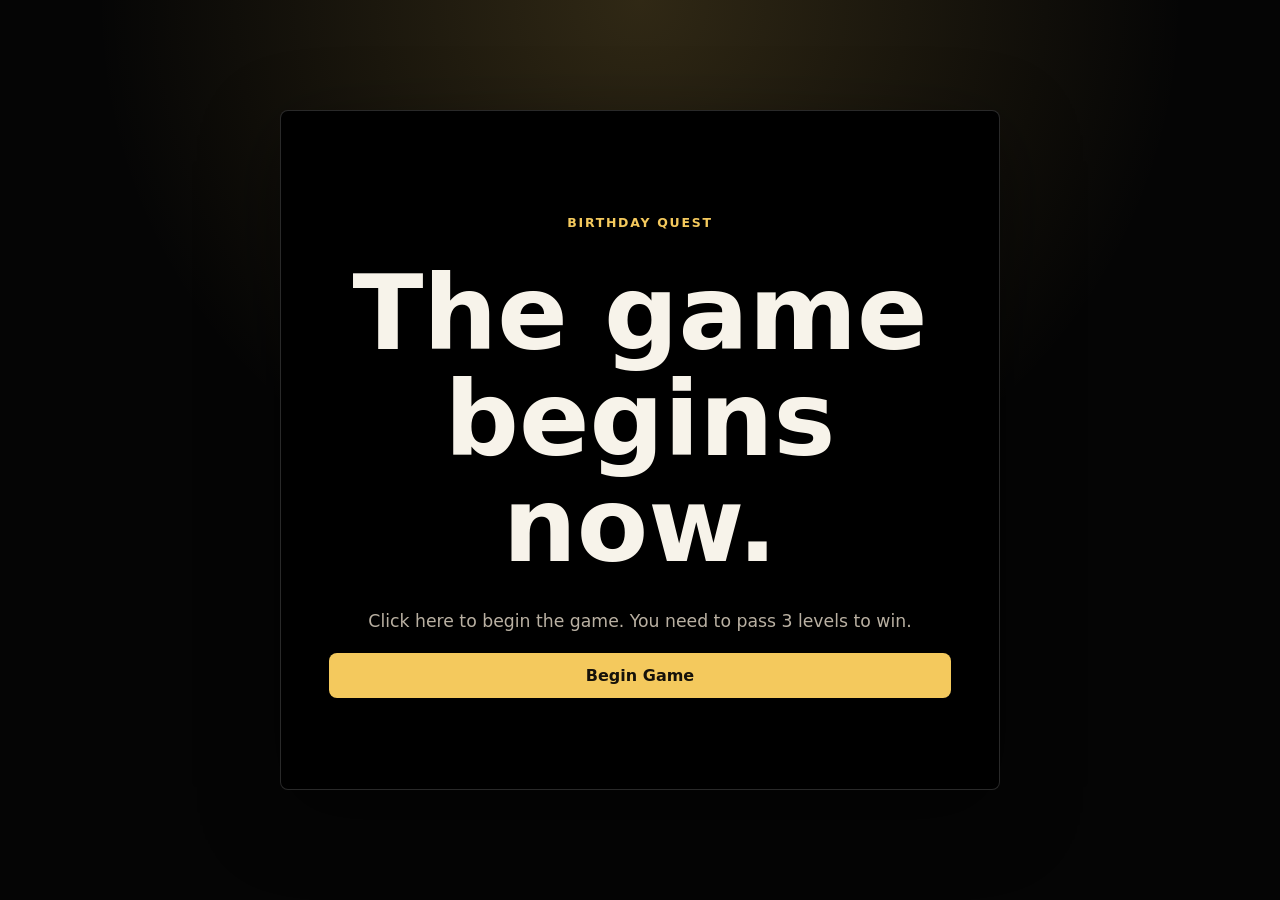
==== index.html @ 3448c14a "Add files via upload" ====
<!doctype html>
<html lang="en">
  <head>
    <meta charset="utf-8">
    <meta name="viewport" content="width=device-width, initial-scale=1">
    <title>Abhishek's Birthday Quest</title>
    <link rel="stylesheet" href="styles.css">
  </head>
  <body>
    <main class="game-shell">
      <section class="panel intro active" data-screen="intro">
        <p class="kicker">Birthday Quest</p>
        <h1>The game begins now.</h1>
        <p class="lead">Click here to begin the game. You need to pass 3 levels to win.</p>
        <button class="primary-action" type="button" data-start>Begin Game</button>
      </section>

      <section class="panel" data-screen="level-1">
        <div class="topline">
          <span>Level 1 of 3</span>
          <span class="status">Memory Check</span>
        </div>
        <h2>Where did Abhishek spend his birthday in 2023?</h2>
        <p class="hint">Hint: check his Instagram post.</p>
        <form class="answer-form" data-level-one-form>
          <label for="country-answer">Country</label>
          <input id="country-answer" name="country" autocomplete="off" placeholder="Type the country">
          <button type="submit">Submit Answer</button>
        </form>
        <p class="feedback" data-level-one-feedback aria-live="polite"></p>
      </section>

      <section class="panel" data-screen="level-2">
        <div class="topline">
          <span>Level 2 of 3</span>
          <span class="status">Puzzle Lock</span>
        </div>
        <h2>Crack the birthday code.</h2>
        <p class="hint">Arrange these words into the correct sentence, then press unlock.</p>
        <div class="word-bank" data-word-bank></div>
        <div class="drop-zone" data-drop-zone aria-label="Selected words"></div>
        <div class="button-row">
          <button type="button" data-reset-words>Reset</button>
          <button type="button" data-check-words>Unlock Level 3</button>
        </div>
        <p class="feedback" data-level-two-feedback aria-live="polite"></p>
      </section>

      <section class="panel" data-screen="level-3">
        <div class="topline">
          <span>Level 3 of 3</span>
          <span class="status">Reaction Test</span>
        </div>
        <h2>Stop the timer on Abhi's birthday number.</h2>
        <p class="hint">Press stop when the number lands on <strong>23</strong>.</p>
        <div class="timer-card">
          <span data-rolling-number>00</span>
        </div>
        <div class="button-row">
          <button type="button" data-start-timer>Start</button>
          <button type="button" data-stop-timer>Stop</button>
        </div>
        <p class="feedback" data-level-three-feedback aria-live="polite"></p>
      </section>

      <section class="panel finale" data-screen="finale">
        <p class="kicker">Final Stage</p>
        <h2>You made it.</h2>
        <p class="lead">To claim the win: take a selfie with Abhishek and submit it to him.</p>
        <div class="selfie-box">
          <span>Selfie Challenge</span>
          <p>Find Abhishek, take the photo, and show him this final screen.</p>
        </div>
        <button class="primary-action" type="button" data-restart>Play Again</button>
      </section>
    </main>

    <script src="script.js"></script>
  </body>
</html>
---- styles.css ----
:root {
  color-scheme: dark;
  --bg: #050505;
  --panel: #101010;
  --panel-soft: #181818;
  --text: #f7f3ea;
  --muted: #b9b0a2;
  --gold: #f4c95d;
  --red: #ff6b6b;
  --green: #68d391;
  --line: rgba(255, 255, 255, 0.16);
}

* {
  box-sizing: border-box;
}

body {
  margin: 0;
  min-height: 100vh;
  font-family: Inter, ui-sans-serif, system-ui, -apple-system, BlinkMacSystemFont, "Segoe UI", sans-serif;
  background:
    radial-gradient(circle at top, rgba(244, 201, 93, 0.18), transparent 34rem),
    var(--bg);
  color: var(--text);
}

button,
input {
  font: inherit;
}

.game-shell {
  min-height: 100vh;
  display: grid;
  place-items: center;
  padding: 24px;
}

.panel {
  width: min(720px, 100%);
  display: none;
  padding: clamp(24px, 5vw, 48px);
  border: 1px solid var(--line);
  border-radius: 8px;
  background: rgba(16, 16, 16, 0.92);
  box-shadow: 0 24px 80px rgba(0, 0, 0, 0.46);
}

.panel.active {
  display: block;
  animation: rise 280ms ease-out;
}

.intro {
  min-height: min(680px, calc(100vh - 48px));
  display: none;
  place-content: center;
  text-align: center;
  background: #000;
}

.intro.active {
  display: grid;
}

.kicker,
.topline,
.status {
  color: var(--gold);
  text-transform: uppercase;
  letter-spacing: 0.14em;
  font-size: 0.78rem;
  font-weight: 800;
}

.topline {
  display: flex;
  justify-content: space-between;
  gap: 16px;
  padding-bottom: 18px;
  border-bottom: 1px solid var(--line);
}

h1,
h2 {
  margin: 18px 0 12px;
  line-height: 1.02;
}

h1 {
  font-size: clamp(2.6rem, 10vw, 6.5rem);
}

h2 {
  font-size: clamp(2rem, 6vw, 4rem);
}

.lead,
.hint {
  color: var(--muted);
  font-size: 1.08rem;
  line-height: 1.6;
}

.primary-action,
button {
  border: 0;
  border-radius: 8px;
  padding: 13px 18px;
  cursor: pointer;
  background: var(--gold);
  color: #16120a;
  font-weight: 800;
}

button:hover {
  transform: translateY(-1px);
}

.answer-form {
  display: grid;
  gap: 12px;
  margin-top: 24px;
}

label {
  color: var(--muted);
  font-weight: 700;
}

input {
  width: 100%;
  min-height: 50px;
  border: 1px solid var(--line);
  border-radius: 8px;
  padding: 0 14px;
  background: var(--panel-soft);
  color: var(--text);
}

.word-bank,
.drop-zone {
  display: flex;
  flex-wrap: wrap;
  gap: 10px;
  min-height: 70px;
  margin-top: 18px;
  padding: 14px;
  border: 1px solid var(--line);
  border-radius: 8px;
  background: var(--panel-soft);
}

.drop-zone {
  background: rgba(244, 201, 93, 0.08);
}

.word-chip {
  border: 1px solid rgba(244, 201, 93, 0.5);
  background: #242016;
  color: var(--text);
}

.button-row {
  display: flex;
  flex-wrap: wrap;
  gap: 12px;
  margin-top: 20px;
}

.button-row button:first-child {
  background: #2b2b2b;
  color: var(--text);
}

.feedback {
  min-height: 28px;
  margin: 18px 0 0;
  font-weight: 800;
}

.feedback.good {
  color: var(--green);
}

.feedback.bad {
  color: var(--red);
}

.timer-card {
  display: grid;
  place-items: center;
  width: min(280px, 100%);
  aspect-ratio: 1;
  margin: 28px auto 8px;
  border: 1px solid rgba(244, 201, 93, 0.45);
  border-radius: 8px;
  background: linear-gradient(145deg, #171717, #0a0a0a);
}

.timer-card span {
  font-variant-numeric: tabular-nums;
  font-size: clamp(4rem, 20vw, 8rem);
  font-weight: 900;
}

.finale {
  text-align: center;
}

.selfie-box {
  margin: 28px 0;
  padding: 28px;
  border: 1px dashed rgba(244, 201, 93, 0.7);
  border-radius: 8px;
  background: rgba(244, 201, 93, 0.08);
}

.selfie-box span {
  display: block;
  color: var(--gold);
  font-size: 1.5rem;
  font-weight: 900;
}

@keyframes rise {
  from {
    opacity: 0;
    transform: translateY(10px);
  }

  to {
    opacity: 1;
    transform: translateY(0);
  }
}

@media (max-width: 560px) {
  .game-shell {
    padding: 14px;
  }

  .topline {
    display: grid;
  }
}
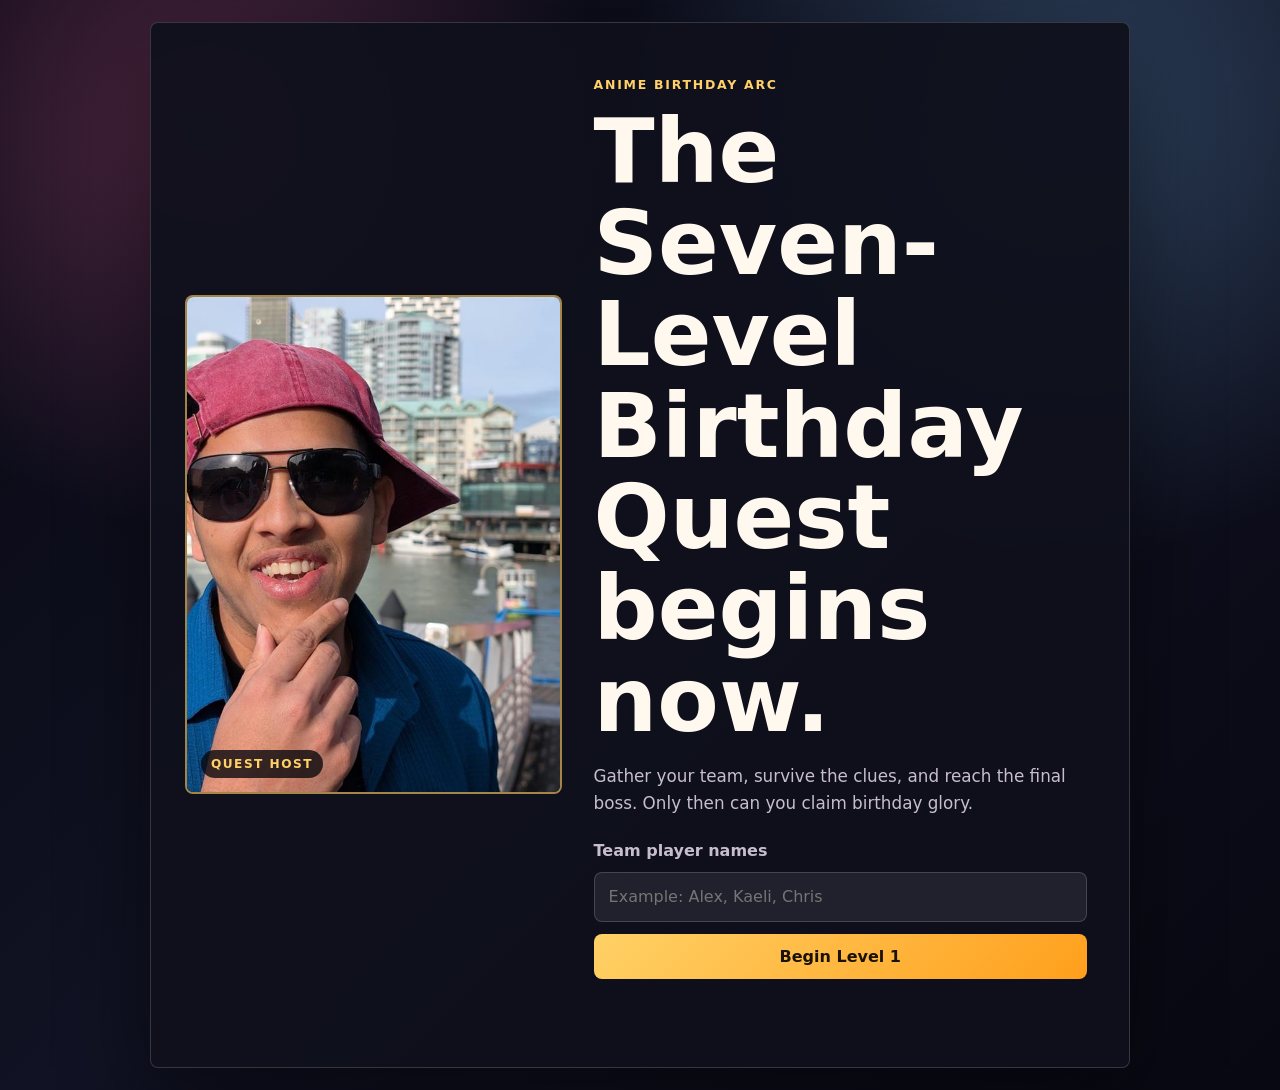
==== commit 0055df8a: "Add files via upload" ====
--- a/index.html
+++ b/index.html
@@ -3,75 +3,163 @@
   <head>
     <meta charset="utf-8">
     <meta name="viewport" content="width=device-width, initial-scale=1">
-    <title>Abhishek's Birthday Quest</title>
+    <title>Abhishek's Seven-Level Birthday Quest</title>
     <link rel="stylesheet" href="styles.css">
   </head>
   <body>
     <main class="game-shell">
-      <section class="panel intro active" data-screen="intro">
-        <p class="kicker">Birthday Quest</p>
-        <h1>The game begins now.</h1>
-        <p class="lead">Click here to begin the game. You need to pass 3 levels to win.</p>
-        <button class="primary-action" type="button" data-start>Begin Game</button>
+      <section class="screen intro active" data-screen="intro">
+        <div class="hero-card">
+          <div class="portrait-wrap">
+            <img src="assets/abhi.jpg" alt="Abhishek wearing sunglasses and a red cap">
+          </div>
+          <div class="speech">
+            <p class="kicker">Anime Birthday Arc</p>
+            <h1>The Seven-Level Birthday Quest begins now.</h1>
+            <p class="lead">Gather your team, survive the clues, and reach the final boss. Only then can you claim birthday glory.</p>
+            <form class="team-form" data-team-form>
+              <label for="team-names">Team player names</label>
+              <input id="team-names" name="teamNames" autocomplete="off" placeholder="Example: Alex, Kaeli, Chris">
+              <button class="primary-action" type="submit">Begin Level 1</button>
+            </form>
+            <p class="feedback" data-team-feedback aria-live="polite"></p>
+          </div>
+        </div>
       </section>
 
-      <section class="panel" data-screen="level-1">
-        <div class="topline">
-          <span>Level 1 of 3</span>
-          <span class="status">Memory Check</span>
+      <section class="screen" data-screen="level-1">
+        <div class="quest-card">
+          <div class="topline">
+            <span>Level 1 of 7</span>
+            <span>Origin Scroll</span>
+          </div>
+          <div class="story-grid">
+            <img src="assets/abhi.jpg" alt="Abhishek game host">
+            <div>
+              <p class="dialogue">Abhi appears from the dramatic birthday smoke and asks the first question. The answer is not written on the cake. That would be too easy.</p>
+              <h2>When is my birthday?</h2>
+              <p class="hint">Tiny hint: sometimes Facebook remembers what humans forget.</p>
+              <form class="answer-form" data-level-one-form>
+                <label for="birthday-answer">Birthday</label>
+                <input id="birthday-answer" name="birthday" autocomplete="off" placeholder="Example: 1 jan 2000">
+                <button type="submit">Submit</button>
+              </form>
+              <p class="feedback" data-level-one-feedback aria-live="polite"></p>
+            </div>
+          </div>
         </div>
-        <h2>Where did Abhishek spend his birthday in 2023?</h2>
-        <p class="hint">Hint: check his Instagram post.</p>
-        <form class="answer-form" data-level-one-form>
-          <label for="country-answer">Country</label>
-          <input id="country-answer" name="country" autocomplete="off" placeholder="Type the country">
-          <button type="submit">Submit Answer</button>
-        </form>
-        <p class="feedback" data-level-one-feedback aria-live="polite"></p>
       </section>
 
-      <section class="panel" data-screen="level-2">
-        <div class="topline">
-          <span>Level 2 of 3</span>
-          <span class="status">Puzzle Lock</span>
+      <section class="screen" data-screen="level-2">
+        <div class="quest-card">
+          <div class="topline">
+            <span>Level 2 of 7</span>
+            <span>Lost Passport Arc</span>
+          </div>
+          <p class="dialogue">With the birthday date restored, <span data-team-inline>your team</span> unlocks a travel memory. A passport stamp glows. One country is missing.</p>
+          <h2>What country did Abhishek spend his birthday in 2023?</h2>
+          <p class="hint">Hint: check the Instagram trail.</p>
+          <form class="answer-form" data-level-two-form>
+            <label for="country-answer">Country</label>
+            <input id="country-answer" name="country" autocomplete="off" placeholder="Type the country">
+            <button type="submit">Submit</button>
+          </form>
+          <p class="feedback" data-level-two-feedback aria-live="polite"></p>
         </div>
-        <h2>Crack the birthday code.</h2>
-        <p class="hint">Arrange these words into the correct sentence, then press unlock.</p>
-        <div class="word-bank" data-word-bank></div>
-        <div class="drop-zone" data-drop-zone aria-label="Selected words"></div>
-        <div class="button-row">
-          <button type="button" data-reset-words>Reset</button>
-          <button type="button" data-check-words>Unlock Level 3</button>
-        </div>
-        <p class="feedback" data-level-two-feedback aria-live="polite"></p>
       </section>
 
-      <section class="panel" data-screen="level-3">
-        <div class="topline">
-          <span>Level 3 of 3</span>
-          <span class="status">Reaction Test</span>
+      <section class="screen" data-screen="level-3">
+        <div class="quest-card">
+          <div class="topline">
+            <span>Level 3 of 7</span>
+            <span>Letter Forge</span>
+          </div>
+          <p class="dialogue">The next clue is broken into letters. Rebuild the company name where Abhishek is working right now.</p>
+          <h2>Where is Abhishek working right now?</h2>
+          <div class="letter-bank" data-letter-bank></div>
+          <form class="answer-form" data-level-three-form>
+            <label for="work-answer">Unscrambled answer</label>
+            <input id="work-answer" name="workplace" autocomplete="off" placeholder="Company name">
+            <button type="submit">Lock Answer</button>
+          </form>
+          <p class="feedback" data-level-three-feedback aria-live="polite"></p>
         </div>
-        <h2>Stop the timer on Abhi's birthday number.</h2>
-        <p class="hint">Press stop when the number lands on <strong>23</strong>.</p>
-        <div class="timer-card">
-          <span data-rolling-number>00</span>
-        </div>
-        <div class="button-row">
-          <button type="button" data-start-timer>Start</button>
-          <button type="button" data-stop-timer>Stop</button>
-        </div>
-        <p class="feedback" data-level-three-feedback aria-live="polite"></p>
       </section>
 
-      <section class="panel finale" data-screen="finale">
-        <p class="kicker">Final Stage</p>
-        <h2>You made it.</h2>
-        <p class="lead">To claim the win: take a selfie with Abhishek and submit it to him.</p>
-        <div class="selfie-box">
-          <span>Selfie Challenge</span>
-          <p>Find Abhishek, take the photo, and show him this final screen.</p>
+      <section class="screen" data-screen="level-4">
+        <div class="quest-card linkedin">
+          <div class="topline">
+            <span>Level 4 of 7</span>
+            <span>LinkedIn Portal</span>
+          </div>
+          <p class="dialogue">A very serious professional portal opens. Find the person Abhi would most likely connect with for this birthday mission.</p>
+          <div class="profile-grid" data-profile-grid></div>
+          <p class="hint">Clue: choose the profile whose initials match Abhishek Vijayan, and whose headline sounds like birthday-energy plus structural-brain.</p>
+          <p class="feedback" data-level-four-feedback aria-live="polite"></p>
         </div>
-        <button class="primary-action" type="button" data-restart>Play Again</button>
+      </section>
+
+      <section class="screen" data-screen="level-5">
+        <div class="quest-card">
+          <div class="topline">
+            <span>Level 5 of 7</span>
+            <span>Cafe Combo</span>
+          </div>
+          <p class="dialogue">After all that detective work, <span data-team-inline>your team</span> and Abhi walk into a coffee place. The barista will only serve the secret combo in the correct order.</p>
+          <h2>Build the birthday cafe order.</h2>
+          <p class="hint">Clue: start with coffee, add cake, finish with celebration.</p>
+          <div class="choice-grid" data-cafe-choices></div>
+          <div class="combo-tray" data-cafe-tray aria-label="Selected cafe order"></div>
+          <div class="button-row">
+            <button type="button" data-reset-cafe>Reset Order</button>
+            <button type="button" data-check-cafe>Serve It</button>
+          </div>
+          <p class="feedback" data-level-five-feedback aria-live="polite"></p>
+        </div>
+      </section>
+
+      <section class="screen" data-screen="level-6">
+        <div class="quest-card">
+          <div class="topline">
+            <span>Level 6 of 7</span>
+            <span>Selfie Proof</span>
+          </div>
+          <p class="dialogue">The story now demands evidence. Take a selfie with Abhishek and upload it here to unlock the final task.</p>
+          <label class="upload-card" for="selfie-upload">
+            <span>Upload selfie</span>
+            <input id="selfie-upload" type="file" accept="image/*" data-selfie-upload>
+          </label>
+          <img class="selfie-preview" data-selfie-preview alt="Uploaded selfie preview">
+          <button type="button" data-confirm-selfie>Confirm Selfie</button>
+          <p class="feedback" data-level-six-feedback aria-live="polite"></p>
+        </div>
+      </section>
+
+      <section class="screen" data-screen="level-7">
+        <div class="quest-card finale">
+          <div class="topline">
+            <span>Level 7 of 7</span>
+            <span>Final Boss</span>
+          </div>
+          <div class="portrait-wrap small">
+            <img src="assets/abhi.jpg" alt="Abhishek final boss">
+          </div>
+          <p class="kicker">Grand Finale</p>
+          <h2>The Birthday Oath</h2>
+          <p class="lead"><span data-team-inline>your team</span> has cleared the seven gates. For the final task, stand with Abhi and say the oath out loud:</p>
+          <blockquote>We survived the birthday arc, respected the clues, and now demand cake.</blockquote>
+          <button class="primary-action" type="button" data-finish-game>Complete Quest</button>
+          <p class="feedback" data-level-seven-feedback aria-live="polite"></p>
+        </div>
+      </section>
+
+      <section class="screen" data-screen="victory">
+        <div class="quest-card victory">
+          <p class="kicker">Victory Unlocked</p>
+          <h2>Quest complete.</h2>
+          <p class="lead"><span data-team-inline>your team</span>, show this screen to Abhi. You have officially earned birthday bragging rights.</p>
+          <button class="primary-action" type="button" data-restart>Play Again</button>
+        </div>
       </section>
     </main>
 
--- a/styles.css
+++ b/styles.css
@@ -1,14 +1,16 @@
 :root {
   color-scheme: dark;
-  --bg: #050505;
-  --panel: #101010;
-  --panel-soft: #181818;
-  --text: #f7f3ea;
-  --muted: #b9b0a2;
-  --gold: #f4c95d;
-  --red: #ff6b6b;
-  --green: #68d391;
+  --bg: #07070c;
+  --panel: rgba(15, 16, 28, 0.94);
+  --panel-strong: #151629;
+  --text: #fff8ee;
+  --muted: #c7bdcf;
   --line: rgba(255, 255, 255, 0.16);
+  --gold: #ffd166;
+  --pink: #ff6fb1;
+  --blue: #7cc7ff;
+  --green: #79e6a3;
+  --red: #ff7676;
 }
 
 * {
@@ -20,8 +22,9 @@
   min-height: 100vh;
   font-family: Inter, ui-sans-serif, system-ui, -apple-system, BlinkMacSystemFont, "Segoe UI", sans-serif;
   background:
-    radial-gradient(circle at top, rgba(244, 201, 93, 0.18), transparent 34rem),
-    var(--bg);
+    radial-gradient(circle at 16% 12%, rgba(255, 111, 177, 0.28), transparent 25rem),
+    radial-gradient(circle at 84% 10%, rgba(124, 199, 255, 0.25), transparent 28rem),
+    linear-gradient(135deg, #080812 0%, #111223 48%, #080812 100%);
   color: var(--text);
 }
 
@@ -34,90 +37,126 @@
   min-height: 100vh;
   display: grid;
   place-items: center;
-  padding: 24px;
-}
-
-.panel {
-  width: min(720px, 100%);
+  padding: 22px;
+}
+
+.screen {
+  width: min(980px, 100%);
   display: none;
-  padding: clamp(24px, 5vw, 48px);
-  border: 1px solid var(--line);
-  border-radius: 8px;
-  background: rgba(16, 16, 16, 0.92);
-  box-shadow: 0 24px 80px rgba(0, 0, 0, 0.46);
-}
-
-.panel.active {
+}
+
+.screen.active {
   display: block;
-  animation: rise 280ms ease-out;
-}
-
-.intro {
-  min-height: min(680px, calc(100vh - 48px));
-  display: none;
-  place-content: center;
-  text-align: center;
-  background: #000;
-}
-
-.intro.active {
-  display: grid;
+  animation: pop-in 240ms ease-out;
+}
+
+.hero-card,
+.quest-card {
+  border: 1px solid var(--line);
+  border-radius: 8px;
+  background: var(--panel);
+  box-shadow: 0 30px 90px rgba(0, 0, 0, 0.48);
+}
+
+.hero-card {
+  display: grid;
+  grid-template-columns: minmax(240px, 0.85fr) minmax(280px, 1.15fr);
+  gap: 24px;
+  padding: clamp(18px, 4vw, 34px);
+  align-items: center;
+}
+
+.quest-card {
+  padding: clamp(22px, 5vw, 44px);
+}
+
+.portrait-wrap {
+  position: relative;
+  overflow: hidden;
+  border: 2px solid rgba(255, 209, 102, 0.62);
+  border-radius: 8px;
+  background: #0a0b14;
+}
+
+.portrait-wrap::after {
+  content: "Quest Host";
+  position: absolute;
+  left: 14px;
+  bottom: 14px;
+  padding: 7px 10px;
+  border-radius: 999px;
+  background: rgba(7, 7, 12, 0.78);
+  color: var(--gold);
+  font-size: 0.76rem;
+  font-weight: 900;
+  letter-spacing: 0.12em;
+  text-transform: uppercase;
+}
+
+.portrait-wrap img,
+.story-grid img {
+  display: block;
+  width: 100%;
+  height: 100%;
+  object-fit: cover;
+}
+
+.portrait-wrap.small {
+  width: min(210px, 58vw);
+  aspect-ratio: 1;
+  margin: 0 auto 18px;
+}
+
+.speech {
+  padding: 8px;
 }
 
 .kicker,
-.topline,
-.status {
+.topline {
   color: var(--gold);
   text-transform: uppercase;
   letter-spacing: 0.14em;
   font-size: 0.78rem;
-  font-weight: 800;
+  font-weight: 900;
 }
 
 .topline {
   display: flex;
   justify-content: space-between;
-  gap: 16px;
-  padding-bottom: 18px;
+  gap: 14px;
+  padding-bottom: 16px;
+  margin-bottom: 22px;
   border-bottom: 1px solid var(--line);
 }
 
 h1,
 h2 {
-  margin: 18px 0 12px;
+  margin: 14px 0 12px;
   line-height: 1.02;
 }
 
 h1 {
-  font-size: clamp(2.6rem, 10vw, 6.5rem);
+  font-size: clamp(2.4rem, 7vw, 5.8rem);
 }
 
 h2 {
-  font-size: clamp(2rem, 6vw, 4rem);
+  font-size: clamp(2rem, 5vw, 4rem);
 }
 
 .lead,
-.hint {
+.hint,
+.dialogue {
   color: var(--muted);
-  font-size: 1.08rem;
   line-height: 1.6;
-}
-
-.primary-action,
-button {
-  border: 0;
-  border-radius: 8px;
-  padding: 13px 18px;
-  cursor: pointer;
-  background: var(--gold);
-  color: #16120a;
-  font-weight: 800;
-}
-
-button:hover {
-  transform: translateY(-1px);
-}
-
+  font-size: 1.05rem;
+}
+
+.dialogue {
+  border-left: 4px solid var(--pink);
+  padding-left: 14px;
+}
+
+.team-form,
 .answer-form {
   display: grid;
   gap: 12px;
@@ -126,7 +165,7 @@
 
 label {
   color: var(--muted);
-  font-weight: 700;
+  font-weight: 800;
 }
 
 input {
@@ -135,49 +174,162 @@
   border: 1px solid var(--line);
   border-radius: 8px;
   padding: 0 14px;
-  background: var(--panel-soft);
+  background: rgba(255, 255, 255, 0.08);
   color: var(--text);
-}
-
-.word-bank,
-.drop-zone {
-  display: flex;
-  flex-wrap: wrap;
-  gap: 10px;
-  min-height: 70px;
+  outline: none;
+}
+
+input:focus {
+  border-color: var(--blue);
+  box-shadow: 0 0 0 3px rgba(124, 199, 255, 0.16);
+}
+
+button,
+.primary-action {
+  border: 0;
+  border-radius: 8px;
+  padding: 13px 18px;
+  cursor: pointer;
+  background: linear-gradient(135deg, var(--gold), #ff9f1c);
+  color: #1a1205;
+  font-weight: 900;
+}
+
+button:hover {
+  transform: translateY(-1px);
+}
+
+.story-grid {
+  display: grid;
+  grid-template-columns: 170px 1fr;
+  gap: 22px;
+  align-items: start;
+}
+
+.story-grid img {
+  aspect-ratio: 1;
+  border-radius: 8px;
+  border: 1px solid var(--line);
+}
+
+.letter-bank,
+.choice-grid,
+.combo-tray,
+.profile-grid {
+  display: grid;
+  gap: 12px;
   margin-top: 18px;
-  padding: 14px;
-  border: 1px solid var(--line);
-  border-radius: 8px;
-  background: var(--panel-soft);
-}
-
-.drop-zone {
-  background: rgba(244, 201, 93, 0.08);
-}
-
-.word-chip {
-  border: 1px solid rgba(244, 201, 93, 0.5);
-  background: #242016;
+}
+
+.letter-bank {
+  grid-template-columns: repeat(auto-fit, minmax(42px, 1fr));
+}
+
+.letter-tile,
+.choice-card,
+.profile-card {
+  border: 1px solid var(--line);
+  border-radius: 8px;
+  background: var(--panel-strong);
   color: var(--text);
+}
+
+.letter-tile {
+  display: grid;
+  place-items: center;
+  min-height: 46px;
+  font-size: 1.2rem;
+  font-weight: 900;
+}
+
+.profile-grid {
+  grid-template-columns: repeat(2, minmax(0, 1fr));
+}
+
+.profile-card {
+  padding: 16px;
+  text-align: left;
+}
+
+.profile-card strong {
+  display: block;
+  color: var(--blue);
+  font-size: 1.1rem;
+  margin-bottom: 8px;
+}
+
+.profile-card span {
+  color: var(--muted);
+}
+
+.choice-grid {
+  grid-template-columns: repeat(auto-fit, minmax(130px, 1fr));
+}
+
+.choice-card {
+  min-height: 58px;
+}
+
+.combo-tray {
+  min-height: 74px;
+  grid-template-columns: repeat(auto-fit, minmax(120px, 1fr));
+  padding: 12px;
+  border: 1px dashed rgba(255, 209, 102, 0.58);
+  border-radius: 8px;
+  background: rgba(255, 209, 102, 0.08);
 }
 
 .button-row {
   display: flex;
   flex-wrap: wrap;
   gap: 12px;
-  margin-top: 20px;
+  margin-top: 18px;
 }
 
 .button-row button:first-child {
-  background: #2b2b2b;
+  background: #2b2d42;
   color: var(--text);
+}
+
+.upload-card {
+  display: grid;
+  place-items: center;
+  min-height: 150px;
+  margin: 22px 0;
+  border: 2px dashed rgba(124, 199, 255, 0.72);
+  border-radius: 8px;
+  background: rgba(124, 199, 255, 0.08);
+  cursor: pointer;
+}
+
+.upload-card span {
+  color: var(--blue);
+  font-size: 1.3rem;
+  font-weight: 900;
+}
+
+.upload-card input {
+  display: none;
+}
+
+.selfie-preview {
+  display: none;
+  width: min(320px, 100%);
+  max-height: 320px;
+  object-fit: cover;
+  margin: 0 0 18px;
+  border: 1px solid var(--line);
+  border-radius: 8px;
+}
+
+.selfie-preview.visible {
+  display: block;
 }
 
 .feedback {
   min-height: 28px;
   margin: 18px 0 0;
-  font-weight: 800;
+  font-weight: 900;
 }
 
 .feedback.good {
@@ -188,57 +340,46 @@
   color: var(--red);
 }
 
-.timer-card {
-  display: grid;
-  place-items: center;
-  width: min(280px, 100%);
-  aspect-ratio: 1;
-  margin: 28px auto 8px;
-  border: 1px solid rgba(244, 201, 93, 0.45);
-  border-radius: 8px;
-  background: linear-gradient(145deg, #171717, #0a0a0a);
-}
-
-.timer-card span {
-  font-variant-numeric: tabular-nums;
-  font-size: clamp(4rem, 20vw, 8rem);
-  font-weight: 900;
-}
-
-.finale {
+blockquote {
+  margin: 24px 0;
+  padding: 20px;
+  border: 1px solid rgba(255, 209, 102, 0.5);
+  border-radius: 8px;
+  background: rgba(255, 209, 102, 0.08);
+  color: var(--gold);
+  font-size: clamp(1.3rem, 3vw, 2rem);
+  font-weight: 900;
+}
+
+.finale,
+.victory {
   text-align: center;
 }
 
-.selfie-box {
-  margin: 28px 0;
-  padding: 28px;
-  border: 1px dashed rgba(244, 201, 93, 0.7);
-  border-radius: 8px;
-  background: rgba(244, 201, 93, 0.08);
-}
-
-.selfie-box span {
-  display: block;
-  color: var(--gold);
-  font-size: 1.5rem;
-  font-weight: 900;
-}
-
-@keyframes rise {
+@keyframes pop-in {
   from {
     opacity: 0;
-    transform: translateY(10px);
+    transform: translateY(10px) scale(0.99);
   }
 
   to {
     opacity: 1;
-    transform: translateY(0);
-  }
-}
-
-@media (max-width: 560px) {
-  .game-shell {
-    padding: 14px;
+    transform: translateY(0) scale(1);
+  }
+}
+
+@media (max-width: 760px) {
+  .hero-card,
+  .story-grid {
+    grid-template-columns: 1fr;
+  }
+
+  .portrait-wrap {
+    max-height: 430px;
+  }
+
+  .profile-grid {
+    grid-template-columns: 1fr;
   }
 
   .topline {
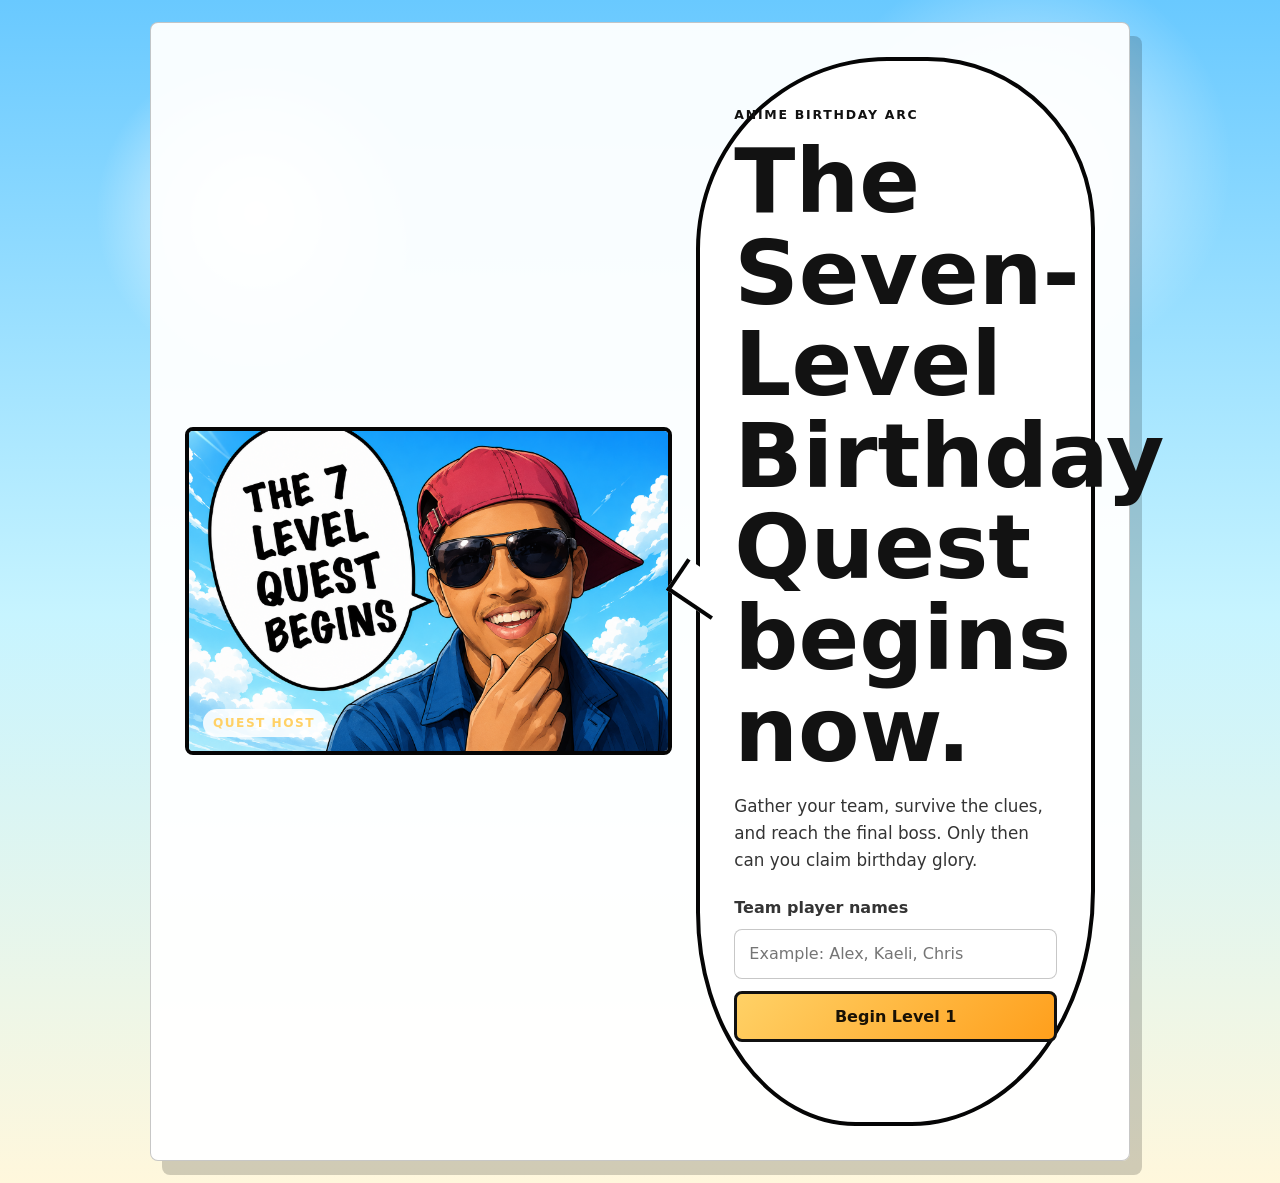
==== commit c9397369: "Add files via upload" ====
--- a/index.html
+++ b/index.html
@@ -11,7 +11,7 @@
       <section class="screen intro active" data-screen="intro">
         <div class="hero-card">
           <div class="portrait-wrap">
-            <img src="assets/abhi.jpg" alt="Abhishek wearing sunglasses and a red cap">
+            <img src="assets/abhi-manga-host.png" alt="Anime manga style Abhishek birthday quest host">
           </div>
           <div class="speech">
             <p class="kicker">Anime Birthday Arc</p>
@@ -34,7 +34,7 @@
             <span>Origin Scroll</span>
           </div>
           <div class="story-grid">
-            <img src="assets/abhi.jpg" alt="Abhishek game host">
+            <img src="assets/abhi-manga-host.png" alt="Anime manga style Abhishek game host">
             <div>
               <p class="dialogue">Abhi appears from the dramatic birthday smoke and asks the first question. The answer is not written on the cake. That would be too easy.</p>
               <h2>When is my birthday?</h2>
@@ -142,13 +142,17 @@
             <span>Final Boss</span>
           </div>
           <div class="portrait-wrap small">
-            <img src="assets/abhi.jpg" alt="Abhishek final boss">
+            <img src="assets/abhi-manga-host.png" alt="Anime manga style Abhishek final boss">
           </div>
           <p class="kicker">Grand Finale</p>
           <h2>The Birthday Oath</h2>
-          <p class="lead"><span data-team-inline>your team</span> has cleared the seven gates. For the final task, stand with Abhi and say the oath out loud:</p>
+          <p class="lead"><span data-team-inline>your team</span> has cleared six gates. For the final task, stand with Abhi and enter the oath exactly:</p>
           <blockquote>We survived the birthday arc, respected the clues, and now demand cake.</blockquote>
-          <button class="primary-action" type="button" data-finish-game>Complete Quest</button>
+          <form class="answer-form" data-level-seven-form>
+            <label for="oath-answer">Birthday oath</label>
+            <input id="oath-answer" name="oath" autocomplete="off" placeholder="Type the oath exactly">
+            <button class="primary-action" type="submit">Complete Quest</button>
+          </form>
           <p class="feedback" data-level-seven-feedback aria-live="polite"></p>
         </div>
       </section>
--- a/styles.css
+++ b/styles.css
@@ -1,14 +1,14 @@
 :root {
   color-scheme: dark;
-  --bg: #07070c;
-  --panel: rgba(15, 16, 28, 0.94);
-  --panel-strong: #151629;
-  --text: #fff8ee;
-  --muted: #c7bdcf;
-  --line: rgba(255, 255, 255, 0.16);
+  --bg: #bfefff;
+  --panel: rgba(255, 255, 255, 0.95);
+  --panel-strong: #fff8e8;
+  --text: #121212;
+  --muted: #343434;
+  --line: rgba(0, 0, 0, 0.22);
   --gold: #ffd166;
   --pink: #ff6fb1;
-  --blue: #7cc7ff;
+  --blue: #2f9be6;
   --green: #79e6a3;
   --red: #ff7676;
 }
@@ -22,9 +22,9 @@
   min-height: 100vh;
   font-family: Inter, ui-sans-serif, system-ui, -apple-system, BlinkMacSystemFont, "Segoe UI", sans-serif;
   background:
-    radial-gradient(circle at 16% 12%, rgba(255, 111, 177, 0.28), transparent 25rem),
-    radial-gradient(circle at 84% 10%, rgba(124, 199, 255, 0.25), transparent 28rem),
-    linear-gradient(135deg, #080812 0%, #111223 48%, #080812 100%);
+    radial-gradient(circle at 20% 18%, rgba(255, 255, 255, 0.92), transparent 10rem),
+    radial-gradient(circle at 80% 14%, rgba(255, 255, 255, 0.72), transparent 13rem),
+    linear-gradient(180deg, #69c9ff 0%, #c7f4ff 52%, #fff7dc 100%);
   color: var(--text);
 }
 
@@ -55,12 +55,12 @@
   border: 1px solid var(--line);
   border-radius: 8px;
   background: var(--panel);
-  box-shadow: 0 30px 90px rgba(0, 0, 0, 0.48);
+  box-shadow: 12px 14px 0 rgba(0, 0, 0, 0.18);
 }
 
 .hero-card {
   display: grid;
-  grid-template-columns: minmax(240px, 0.85fr) minmax(280px, 1.15fr);
+  grid-template-columns: minmax(310px, 1.1fr) minmax(280px, 0.9fr);
   gap: 24px;
   padding: clamp(18px, 4vw, 34px);
   align-items: center;
@@ -73,9 +73,9 @@
 .portrait-wrap {
   position: relative;
   overflow: hidden;
-  border: 2px solid rgba(255, 209, 102, 0.62);
-  border-radius: 8px;
-  background: #0a0b14;
+  border: 4px solid #050505;
+  border-radius: 8px;
+  background: #ffffff;
 }
 
 .portrait-wrap::after {
@@ -85,7 +85,7 @@
   bottom: 14px;
   padding: 7px 10px;
   border-radius: 999px;
-  background: rgba(7, 7, 12, 0.78);
+  background: rgba(255, 255, 255, 0.88);
   color: var(--gold);
   font-size: 0.76rem;
   font-weight: 900;
@@ -107,13 +107,34 @@
   margin: 0 auto 18px;
 }
 
+.speech,
+.quest-card {
+  position: relative;
+}
+
 .speech {
-  padding: 8px;
+  padding: clamp(18px, 4vw, 34px);
+  border: 4px solid #050505;
+  border-radius: 48% 42% 46% 40% / 18% 16% 22% 20%;
+  background: #ffffff;
+}
+
+.speech::before {
+  content: "";
+  position: absolute;
+  left: -28px;
+  top: 48%;
+  width: 50px;
+  height: 34px;
+  background: #ffffff;
+  border-left: 4px solid #050505;
+  border-bottom: 4px solid #050505;
+  transform: rotate(34deg);
 }
 
 .kicker,
 .topline {
-  color: var(--gold);
+  color: #111111;
   text-transform: uppercase;
   letter-spacing: 0.14em;
   font-size: 0.78rem;
@@ -126,7 +147,7 @@
   gap: 14px;
   padding-bottom: 16px;
   margin-bottom: 22px;
-  border-bottom: 1px solid var(--line);
+  border-bottom: 3px solid #111111;
 }
 
 h1,
@@ -152,7 +173,7 @@
 }
 
 .dialogue {
-  border-left: 4px solid var(--pink);
+  border-left: 5px solid var(--pink);
   padding-left: 14px;
 }
 
@@ -174,14 +195,14 @@
   border: 1px solid var(--line);
   border-radius: 8px;
   padding: 0 14px;
-  background: rgba(255, 255, 255, 0.08);
+  background: #ffffff;
   color: var(--text);
   outline: none;
 }
 
 input:focus {
   border-color: var(--blue);
-  box-shadow: 0 0 0 3px rgba(124, 199, 255, 0.16);
+  box-shadow: 0 0 0 3px rgba(47, 155, 230, 0.18);
 }
 
 button,
@@ -190,6 +211,7 @@
   border-radius: 8px;
   padding: 13px 18px;
   cursor: pointer;
+  border: 3px solid #111111;
   background: linear-gradient(135deg, var(--gold), #ff9f1c);
   color: #1a1205;
   font-weight: 900;
@@ -201,7 +223,7 @@
 
 .story-grid {
   display: grid;
-  grid-template-columns: 170px 1fr;
+  grid-template-columns: 260px 1fr;
   gap: 22px;
   align-items: start;
 }
@@ -209,7 +231,7 @@
 .story-grid img {
   aspect-ratio: 1;
   border-radius: 8px;
-  border: 1px solid var(--line);
+  border: 4px solid #111111;
 }
 
 .letter-bank,
@@ -253,7 +275,7 @@
 
 .profile-card strong {
   display: block;
-  color: var(--blue);
+  color: #0b69a8;
   font-size: 1.1rem;
   margin-bottom: 8px;
 }
@@ -276,7 +298,7 @@
   padding: 12px;
   border: 1px dashed rgba(255, 209, 102, 0.58);
   border-radius: 8px;
-  background: rgba(255, 209, 102, 0.08);
+  background: #fff8e8;
 }
 
 .button-row {
@@ -287,8 +309,8 @@
 }
 
 .button-row button:first-child {
-  background: #2b2d42;
-  color: var(--text);
+  background: #111111;
+  color: #ffffff;
 }
 
 .upload-card {
@@ -298,7 +320,7 @@
   margin: 22px 0;
   border: 2px dashed rgba(124, 199, 255, 0.72);
   border-radius: 8px;
-  background: rgba(124, 199, 255, 0.08);
+  background: #ffffff;
   cursor: pointer;
 }
 
@@ -345,7 +367,7 @@
   padding: 20px;
   border: 1px solid rgba(255, 209, 102, 0.5);
   border-radius: 8px;
-  background: rgba(255, 209, 102, 0.08);
+  background: #fff8e8;
   color: var(--gold);
   font-size: clamp(1.3rem, 3vw, 2rem);
   font-weight: 900;
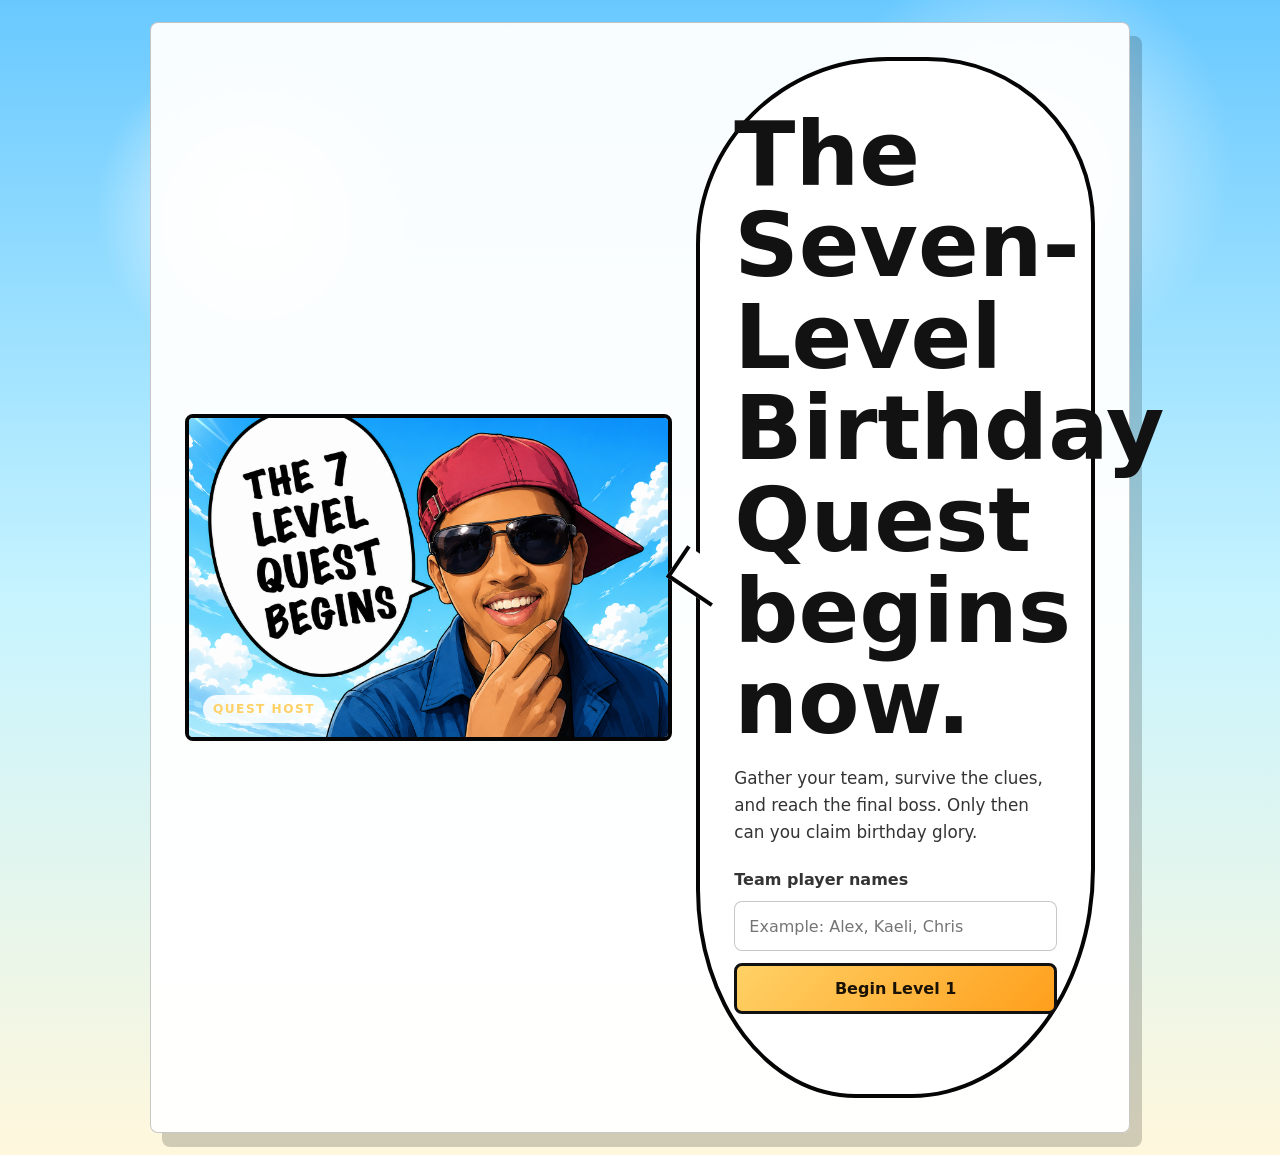
==== commit 819933c3: "Add files via upload" ====
--- a/index.html
+++ b/index.html
@@ -14,7 +14,6 @@
             <img src="assets/abhi-manga-host.png" alt="Anime manga style Abhishek birthday quest host">
           </div>
           <div class="speech">
-            <p class="kicker">Anime Birthday Arc</p>
             <h1>The Seven-Level Birthday Quest begins now.</h1>
             <p class="lead">Gather your team, survive the clues, and reach the final boss. Only then can you claim birthday glory.</p>
             <form class="team-form" data-team-form>
@@ -87,14 +86,27 @@
       </section>
 
       <section class="screen" data-screen="level-4">
-        <div class="quest-card linkedin">
+        <div class="quest-card">
           <div class="topline">
             <span>Level 4 of 7</span>
-            <span>LinkedIn Portal</span>
+            <span>Coordinate Hunt</span>
           </div>
-          <p class="dialogue">A very serious professional portal opens. Find the person Abhi would most likely connect with for this birthday mission.</p>
-          <div class="profile-grid" data-profile-grid></div>
-          <p class="hint">Clue: choose the profile whose initials match Abhishek Vijayan, and whose headline sounds like birthday-energy plus structural-brain.</p>
+          <p class="dialogue"><span data-team-inline>your team</span> finds an old campus map. Abhi's undergrad location is marked, but the numbers are smudged like a dramatic treasure-map scene.</p>
+          <h2>Find the coordinates for Abhi's undergrad school.</h2>
+          <p class="hint">Fill the missing numbers. The direction letters are already locked: N and E.</p>
+          <div class="coordinate-card">
+            <label for="latitude-answer">Latitude</label>
+            <div class="coordinate-row">
+              <input id="latitude-answer" name="latitude" autocomplete="off" placeholder="__.___">
+              <span>N</span>
+            </div>
+            <label for="longitude-answer">Longitude</label>
+            <div class="coordinate-row">
+              <input id="longitude-answer" name="longitude" autocomplete="off" placeholder="__.___">
+              <span>E</span>
+            </div>
+          </div>
+          <button type="button" data-check-coordinates>Unlock Concert Gate</button>
           <p class="feedback" data-level-four-feedback aria-live="polite"></p>
         </div>
       </section>
@@ -103,17 +115,12 @@
         <div class="quest-card">
           <div class="topline">
             <span>Level 5 of 7</span>
-            <span>Cafe Combo</span>
+            <span>Concert Portal</span>
           </div>
-          <p class="dialogue">After all that detective work, <span data-team-inline>your team</span> and Abhi walk into a coffee place. The barista will only serve the secret combo in the correct order.</p>
-          <h2>Build the birthday cafe order.</h2>
-          <p class="hint">Clue: start with coffee, add cake, finish with celebration.</p>
-          <div class="choice-grid" data-cafe-choices></div>
-          <div class="combo-tray" data-cafe-tray aria-label="Selected cafe order"></div>
-          <div class="button-row">
-            <button type="button" data-reset-cafe>Reset Order</button>
-            <button type="button" data-check-cafe>Serve It</button>
-          </div>
+          <p class="dialogue">Coordinates restored. Suddenly, <span data-team-inline>your team</span> and Abhi are at a concert. The lights go down. The crowd screams. The birthday host will only move forward if you pick the correct artist.</p>
+          <h2>Who is Abhi's favorite artist?</h2>
+          <p class="hint">Clue: the answer is not a solo artist. It points in exactly one direction.</p>
+          <div class="choice-grid" data-artist-choices></div>
           <p class="feedback" data-level-five-feedback aria-live="polite"></p>
         </div>
       </section>
@@ -145,12 +152,22 @@
             <img src="assets/abhi-manga-host.png" alt="Anime manga style Abhishek final boss">
           </div>
           <p class="kicker">Grand Finale</p>
-          <h2>The Birthday Oath</h2>
-          <p class="lead"><span data-team-inline>your team</span> has cleared six gates. For the final task, stand with Abhi and enter the oath exactly:</p>
-          <blockquote>We survived the birthday arc, respected the clues, and now demand cake.</blockquote>
+          <h2>Unlock the code to win.</h2>
+          <p class="lead"><span data-team-inline>your team</span> reaches the final lock. Four digits. Three clues. One victory screen.</p>
+          <div class="lock-box" aria-label="Four digit lock">
+            <span></span>
+            <span></span>
+            <span></span>
+            <span></span>
+          </div>
+          <ul class="clue-list">
+            <li>Digit 1: Number of months Abhishek worked as a bridge design engineer on the East Coast in 2025. Clue: LinkedIn knows.</li>
+            <li>Digit 2: Last digit of Abhi's phone number.</li>
+            <li>Digits 3 and 4: Hidden in this room. Go to the chart and look at the image Abhi drew there.</li>
+          </ul>
           <form class="answer-form" data-level-seven-form>
-            <label for="oath-answer">Birthday oath</label>
-            <input id="oath-answer" name="oath" autocomplete="off" placeholder="Type the oath exactly">
+            <label for="code-answer">4-digit code</label>
+            <input id="code-answer" name="code" inputmode="numeric" autocomplete="off" maxlength="4" placeholder="0000">
             <button class="primary-action" type="submit">Complete Quest</button>
           </form>
           <p class="feedback" data-level-seven-feedback aria-live="polite"></p>
--- a/styles.css
+++ b/styles.css
@@ -301,6 +301,93 @@
   background: #fff8e8;
 }
 
+.coordinate-card {
+  display: grid;
+  gap: 12px;
+  margin: 22px 0;
+  padding: 18px;
+  border: 4px solid #111111;
+  border-radius: 8px;
+  background:
+    linear-gradient(90deg, rgba(47, 155, 230, 0.12) 1px, transparent 1px),
+    linear-gradient(rgba(47, 155, 230, 0.12) 1px, transparent 1px),
+    #ffffff;
+  background-size: 24px 24px;
+}
+
+.coordinate-row {
+  display: grid;
+  grid-template-columns: 1fr auto;
+  gap: 12px;
+  align-items: center;
+}
+
+.coordinate-row span {
+  display: grid;
+  place-items: center;
+  width: 54px;
+  min-height: 50px;
+  border: 3px solid #111111;
+  border-radius: 8px;
+  background: var(--gold);
+  font-weight: 900;
+}
+
+.lock-box {
+  display: grid;
+  grid-template-columns: repeat(4, minmax(48px, 84px));
+  justify-content: center;
+  gap: 12px;
+  margin: 24px auto;
+}
+
+.lock-box span {
+  position: relative;
+  display: grid;
+  place-items: center;
+  aspect-ratio: 0.78;
+  border: 4px solid #111111;
+  border-radius: 8px;
+  background: linear-gradient(180deg, #fffef7, #ffd166);
+  box-shadow: 5px 6px 0 rgba(0, 0, 0, 0.18);
+}
+
+.lock-box span::before {
+  content: "?";
+  font-size: clamp(2.4rem, 8vw, 4.3rem);
+  font-weight: 900;
+}
+
+.lock-box span::after {
+  content: "";
+  position: absolute;
+  top: -22px;
+  left: 24%;
+  width: 52%;
+  height: 28px;
+  border: 4px solid #111111;
+  border-bottom: 0;
+  border-radius: 999px 999px 0 0;
+  background: transparent;
+}
+
+.clue-list {
+  display: grid;
+  gap: 12px;
+  padding: 0;
+  margin: 22px 0;
+  list-style: none;
+  text-align: left;
+}
+
+.clue-list li {
+  padding: 14px;
+  border: 3px solid #111111;
+  border-radius: 8px;
+  background: #ffffff;
+  box-shadow: 4px 5px 0 rgba(0, 0, 0, 0.12);
+}
+
 .button-row {
   display: flex;
   flex-wrap: wrap;
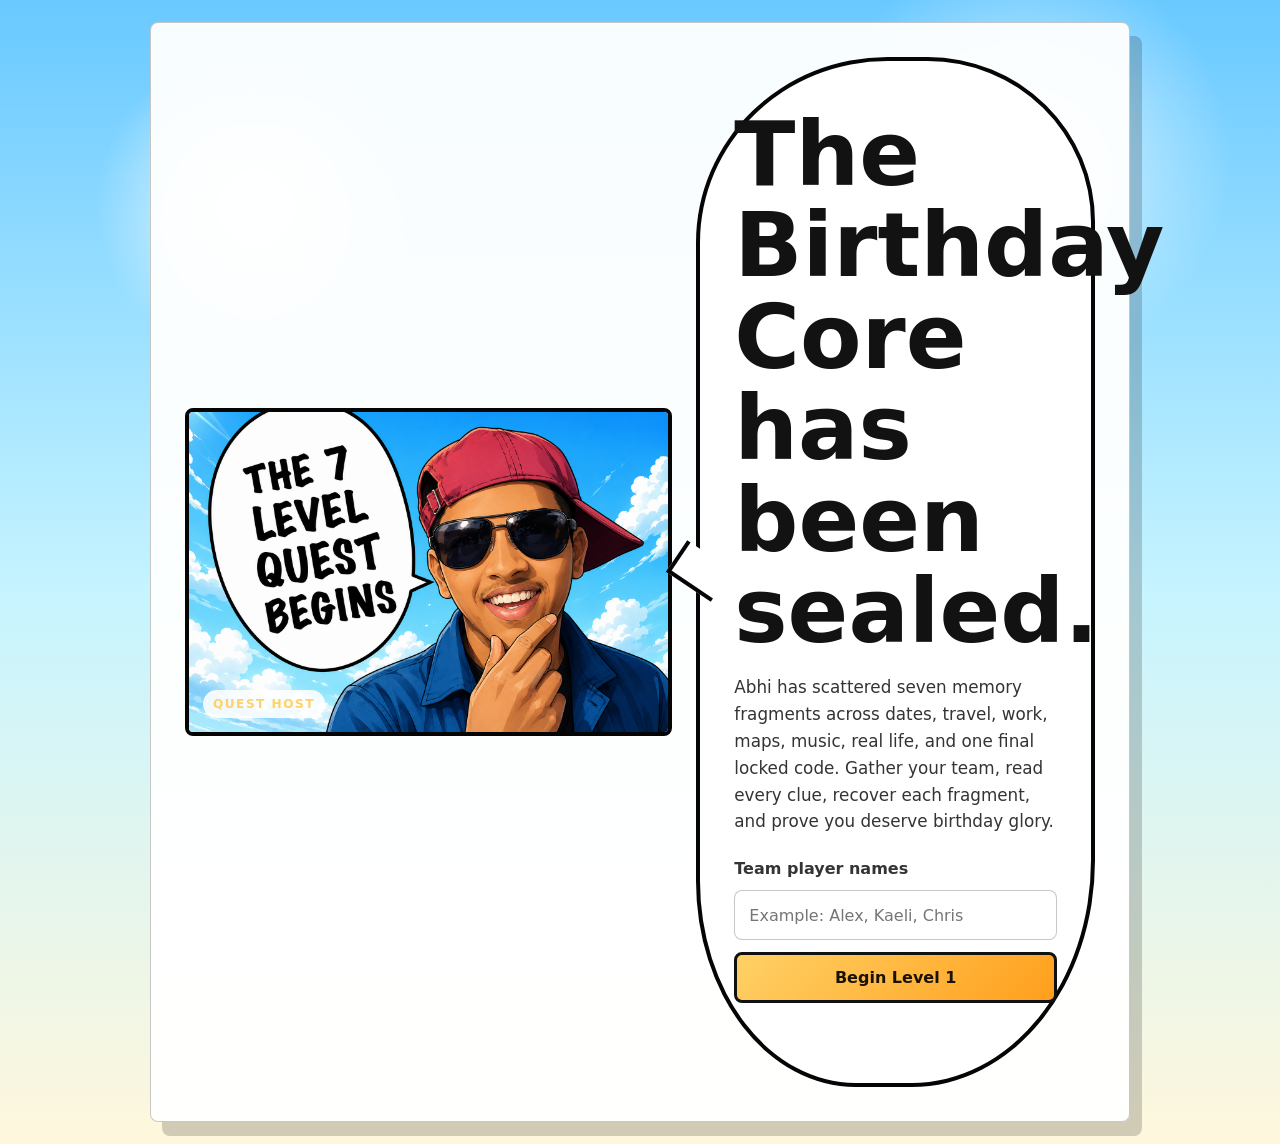
==== commit 36b1baef: "Add files via upload" ====
--- a/index.html
+++ b/index.html
@@ -14,8 +14,8 @@
             <img src="assets/abhi-manga-host.png" alt="Anime manga style Abhishek birthday quest host">
           </div>
           <div class="speech">
-            <h1>The Seven-Level Birthday Quest begins now.</h1>
-            <p class="lead">Gather your team, survive the clues, and reach the final boss. Only then can you claim birthday glory.</p>
+            <h1>The Birthday Core has been sealed.</h1>
+            <p class="lead">Abhi has scattered seven memory fragments across dates, travel, work, maps, music, real life, and one final locked code. Gather your team, read every clue, recover each fragment, and prove you deserve birthday glory.</p>
             <form class="team-form" data-team-form>
               <label for="team-names">Team player names</label>
               <input id="team-names" name="teamNames" autocomplete="off" placeholder="Example: Alex, Kaeli, Chris">
@@ -29,15 +29,17 @@
       <section class="screen" data-screen="level-1">
         <div class="quest-card">
           <div class="topline">
-            <span>Level 1 of 7</span>
-            <span>Origin Scroll</span>
-          </div>
+            <span>Fragment 1 of 7</span>
+            <span>Origin Fragment</span>
+          </div>
+          <div class="progress-strip"><span style="--step: 1"></span></div>
+          <p class="quest-log">Quest Log: No fragments recovered yet. The Birthday Core is still asleep.</p>
           <div class="story-grid">
-            <img src="assets/abhi-manga-host.png" alt="Anime manga style Abhishek game host">
+            <img src="assets/abhi-manga-character.png" alt="Anime manga style Abhishek game host">
             <div>
-              <p class="dialogue">Abhi appears from the dramatic birthday smoke and asks the first question. The answer is not written on the cake. That would be too easy.</p>
-              <h2>When is my birthday?</h2>
-              <p class="hint">Tiny hint: sometimes Facebook remembers what humans forget.</p>
+              <p class="dialogue">The first panel opens with dramatic birthday smoke. Abhi points at a corrupted cake calendar, where every candle is glowing except the one that matters. Restore the original date and the first fragment will wake up.</p>
+              <h2>Restore the birthday date.</h2>
+              <p class="hint">Tiny hint: when humans forget birthdays, a certain social media calendar sometimes snitches quietly in the background.</p>
               <form class="answer-form" data-level-one-form>
                 <label for="birthday-answer">Birthday</label>
                 <input id="birthday-answer" name="birthday" autocomplete="off" placeholder="Example: 1 jan 2000">
@@ -52,12 +54,14 @@
       <section class="screen" data-screen="level-2">
         <div class="quest-card">
           <div class="topline">
-            <span>Level 2 of 7</span>
-            <span>Lost Passport Arc</span>
-          </div>
-          <p class="dialogue">With the birthday date restored, <span data-team-inline>your team</span> unlocks a travel memory. A passport stamp glows. One country is missing.</p>
-          <h2>What country did Abhishek spend his birthday in 2023?</h2>
-          <p class="hint">Hint: check the Instagram trail.</p>
+            <span>Fragment 2 of 7</span>
+            <span>Passport Fragment</span>
+          </div>
+          <div class="progress-strip"><span style="--step: 2"></span></div>
+          <p class="quest-log">Recovered: Origin Fragment. Remaining fragments are still scattered.</p>
+          <p class="dialogue">The cake calendar clicks into place. A passport flies open by itself, pages flipping like a dramatic anime flashback. One stamp is glowing, but the country name has been scratched out.</p>
+          <h2>Recover the 2023 birthday country.</h2>
+          <p class="hint">Hint: the Instagram trail may contain the missing stamp.</p>
           <form class="answer-form" data-level-two-form>
             <label for="country-answer">Country</label>
             <input id="country-answer" name="country" autocomplete="off" placeholder="Type the country">
@@ -70,11 +74,13 @@
       <section class="screen" data-screen="level-3">
         <div class="quest-card">
           <div class="topline">
-            <span>Level 3 of 7</span>
-            <span>Letter Forge</span>
-          </div>
-          <p class="dialogue">The next clue is broken into letters. Rebuild the company name where Abhishek is working right now.</p>
-          <h2>Where is Abhishek working right now?</h2>
+            <span>Fragment 3 of 7</span>
+            <span>Work Fragment</span>
+          </div>
+          <div class="progress-strip"><span style="--step: 3"></span></div>
+          <p class="quest-log">Recovered: Origin, Passport. The Work Fragment is shattered into letters.</p>
+          <p class="dialogue">The travel stamp turns into a pile of floating letters. They spin around like a broken title card. Somewhere inside the mess is the name of the place where Abhi currently fights deadlines, drawings, and mysterious comments.</p>
+          <h2>Rebuild the workplace name.</h2>
           <div class="letter-bank" data-letter-bank></div>
           <form class="answer-form" data-level-three-form>
             <label for="work-answer">Unscrambled answer</label>
@@ -88,12 +94,14 @@
       <section class="screen" data-screen="level-4">
         <div class="quest-card">
           <div class="topline">
-            <span>Level 4 of 7</span>
-            <span>Coordinate Hunt</span>
-          </div>
-          <p class="dialogue"><span data-team-inline>your team</span> finds an old campus map. Abhi's undergrad location is marked, but the numbers are smudged like a dramatic treasure-map scene.</p>
-          <h2>Find the coordinates for Abhi's undergrad school.</h2>
-          <p class="hint">Fill the missing numbers. The direction letters are already locked: N and E.</p>
+            <span>Fragment 4 of 7</span>
+            <span>Campus Coordinates</span>
+          </div>
+          <div class="progress-strip"><span style="--step: 4"></span></div>
+          <p class="quest-log">Recovered: Origin, Passport, Work. The map room has unlocked.</p>
+          <p class="dialogue"><span data-team-inline>your team</span> steps into a glowing map room. A campus marker pulses on the floor, but the numbers have been smudged by the Birthday Core. The direction letters survived: N and E.</p>
+          <h2>Restore Abhi's undergrad coordinates.</h2>
+          <p class="hint">Fill only the missing numbers. The answer must match the latitude and longitude exactly enough to open the next gate.</p>
           <div class="coordinate-card">
             <label for="latitude-answer">Latitude</label>
             <div class="coordinate-row">
@@ -114,13 +122,23 @@
       <section class="screen" data-screen="level-5">
         <div class="quest-card">
           <div class="topline">
-            <span>Level 5 of 7</span>
-            <span>Concert Portal</span>
-          </div>
-          <p class="dialogue">Coordinates restored. Suddenly, <span data-team-inline>your team</span> and Abhi are at a concert. The lights go down. The crowd screams. The birthday host will only move forward if you pick the correct artist.</p>
-          <h2>Who is Abhi's favorite artist?</h2>
-          <p class="hint">Clue: the answer is not a solo artist. It points in exactly one direction.</p>
-          <div class="choice-grid" data-artist-choices></div>
+            <span>Fragment 5 of 7</span>
+            <span>Concert Frequency</span>
+          </div>
+          <div class="progress-strip"><span style="--step: 5"></span></div>
+          <p class="quest-log">Recovered: Origin, Passport, Work, Campus. The sound gate is active.</p>
+          <p class="dialogue">The coordinates flash, the map folds into a ticket, and suddenly <span data-team-inline>your team</span> and Abhi are inside a concert portal. The lights drop. The crowd becomes a blur. Only the recording can reveal who owns this stage.</p>
+          <h2>Identify the concert frequency.</h2>
+          <p class="hint">Listen carefully, then type the artist or band name. No choices, no shortcuts, just ears and destiny.</p>
+          <div class="audio-card">
+            <span>Concert recording</span>
+            <audio controls preload="metadata" src="assets/drag-me-down.mp3"></audio>
+          </div>
+          <form class="answer-form" data-level-five-form>
+            <label for="artist-answer">Artist / band</label>
+            <input id="artist-answer" name="artist" autocomplete="off" placeholder="Type the artist or band">
+            <button type="submit">Submit Artist</button>
+          </form>
           <p class="feedback" data-level-five-feedback aria-live="polite"></p>
         </div>
       </section>
@@ -128,16 +146,18 @@
       <section class="screen" data-screen="level-6">
         <div class="quest-card">
           <div class="topline">
-            <span>Level 6 of 7</span>
-            <span>Selfie Proof</span>
-          </div>
-          <p class="dialogue">The story now demands evidence. Take a selfie with Abhishek and upload it here to unlock the final task.</p>
-          <label class="upload-card" for="selfie-upload">
-            <span>Upload selfie</span>
-            <input id="selfie-upload" type="file" accept="image/*" data-selfie-upload>
-          </label>
-          <img class="selfie-preview" data-selfie-preview alt="Uploaded selfie preview">
-          <button type="button" data-confirm-selfie>Confirm Selfie</button>
+            <span>Fragment 6 of 7</span>
+            <span>Real-World Proof</span>
+          </div>
+          <div class="progress-strip"><span style="--step: 6"></span></div>
+          <p class="quest-log">Recovered: Origin, Passport, Work, Campus, Concert. Digital clues are no longer enough.</p>
+          <p class="dialogue">The concert fades out and the game breaks the fourth wall. The Birthday Core now demands proof from the real world. Find Abhi, take the selfie, and upload it here. If the upload succeeds, the proof fragment is committed into the quest archive.</p>
+          <form class="answer-form" data-selfie-form>
+            <label for="selfie-upload">Selfie proof</label>
+            <input id="selfie-upload" name="selfie" type="file" accept="image/*" data-selfie-upload>
+            <img class="selfie-preview" data-selfie-preview alt="Uploaded selfie preview">
+            <button type="submit">Upload Selfie Proof</button>
+          </form>
           <p class="feedback" data-level-six-feedback aria-live="polite"></p>
         </div>
       </section>
@@ -145,15 +165,16 @@
       <section class="screen" data-screen="level-7">
         <div class="quest-card finale">
           <div class="topline">
-            <span>Level 7 of 7</span>
-            <span>Final Boss</span>
-          </div>
+            <span>Fragment 7 of 7</span>
+            <span>Final Code Lock</span>
+          </div>
+          <div class="progress-strip"><span style="--step: 7"></span></div>
           <div class="portrait-wrap small">
-            <img src="assets/abhi-manga-host.png" alt="Anime manga style Abhishek final boss">
+            <img src="assets/abhi-manga-character.png" alt="Anime manga style Abhishek final boss">
           </div>
           <p class="kicker">Grand Finale</p>
           <h2>Unlock the code to win.</h2>
-          <p class="lead"><span data-team-inline>your team</span> reaches the final lock. Four digits. Three clues. One victory screen.</p>
+          <p class="lead"><span data-team-inline>your team</span> reaches the sealed chamber. Six fragments orbit the final lock. Four digits remain. Three clues point to the code. One wrong number keeps the Birthday Core closed.</p>
           <div class="lock-box" aria-label="Four digit lock">
             <span></span>
             <span></span>
@@ -177,8 +198,8 @@
       <section class="screen" data-screen="victory">
         <div class="quest-card victory">
           <p class="kicker">Victory Unlocked</p>
-          <h2>Quest complete.</h2>
-          <p class="lead"><span data-team-inline>your team</span>, show this screen to Abhi. You have officially earned birthday bragging rights.</p>
+          <h2>The Birthday Core is unlocked.</h2>
+          <p class="lead"><span data-team-inline>your team</span>, you recovered all seven fragments and opened the final lock. Show this screen to Abhi to claim victory, bragging rights, and whatever birthday reward he has been pretending not to plan.</p>
           <button class="primary-action" type="button" data-restart>Play Again</button>
         </div>
       </section>
--- a/styles.css
+++ b/styles.css
@@ -150,6 +150,39 @@
   border-bottom: 3px solid #111111;
 }
 
+.progress-strip {
+  height: 18px;
+  margin: -8px 0 16px;
+  border: 3px solid #111111;
+  border-radius: 999px;
+  overflow: hidden;
+  background: #ffffff;
+}
+
+.progress-strip span {
+  display: block;
+  width: calc((var(--step) / 7) * 100%);
+  height: 100%;
+  background: repeating-linear-gradient(
+    45deg,
+    var(--pink),
+    var(--pink) 10px,
+    var(--gold) 10px,
+    var(--gold) 20px
+  );
+}
+
+.quest-log {
+  margin: 0 0 20px;
+  padding: 12px 14px;
+  border: 3px solid #111111;
+  border-radius: 8px;
+  background: #fff8e8;
+  font-weight: 800;
+  line-height: 1.45;
+  box-shadow: 4px 5px 0 rgba(0, 0, 0, 0.12);
+}
+
 h1,
 h2 {
   margin: 14px 0 12px;
@@ -290,6 +323,27 @@
 
 .choice-card {
   min-height: 58px;
+}
+
+.audio-card {
+  display: grid;
+  gap: 12px;
+  margin: 22px 0;
+  padding: 18px;
+  border: 4px solid #111111;
+  border-radius: 8px;
+  background: #ffffff;
+  box-shadow: 6px 7px 0 rgba(0, 0, 0, 0.14);
+}
+
+.audio-card span {
+  font-weight: 900;
+  text-transform: uppercase;
+  letter-spacing: 0.1em;
+}
+
+.audio-card audio {
+  width: 100%;
 }
 
 .combo-tray {
@@ -421,6 +475,40 @@
   display: none;
 }
 
+.form-portal {
+  gap: 12px;
+  text-align: center;
+}
+
+.form-portal p {
+  margin: 0;
+  color: var(--muted);
+  line-height: 1.5;
+}
+
+.form-portal a {
+  display: inline-block;
+  justify-self: center;
+  text-decoration: none;
+}
+
+.checkbox-line {
+  display: flex;
+  gap: 10px;
+  align-items: center;
+  margin: 18px 0;
+  padding: 14px;
+  border: 3px solid #111111;
+  border-radius: 8px;
+  background: #ffffff;
+}
+
+.checkbox-line input {
+  width: 22px;
+  min-height: 22px;
+  accent-color: var(--pink);
+}
+
 .selfie-preview {
   display: none;
   width: min(320px, 100%);
